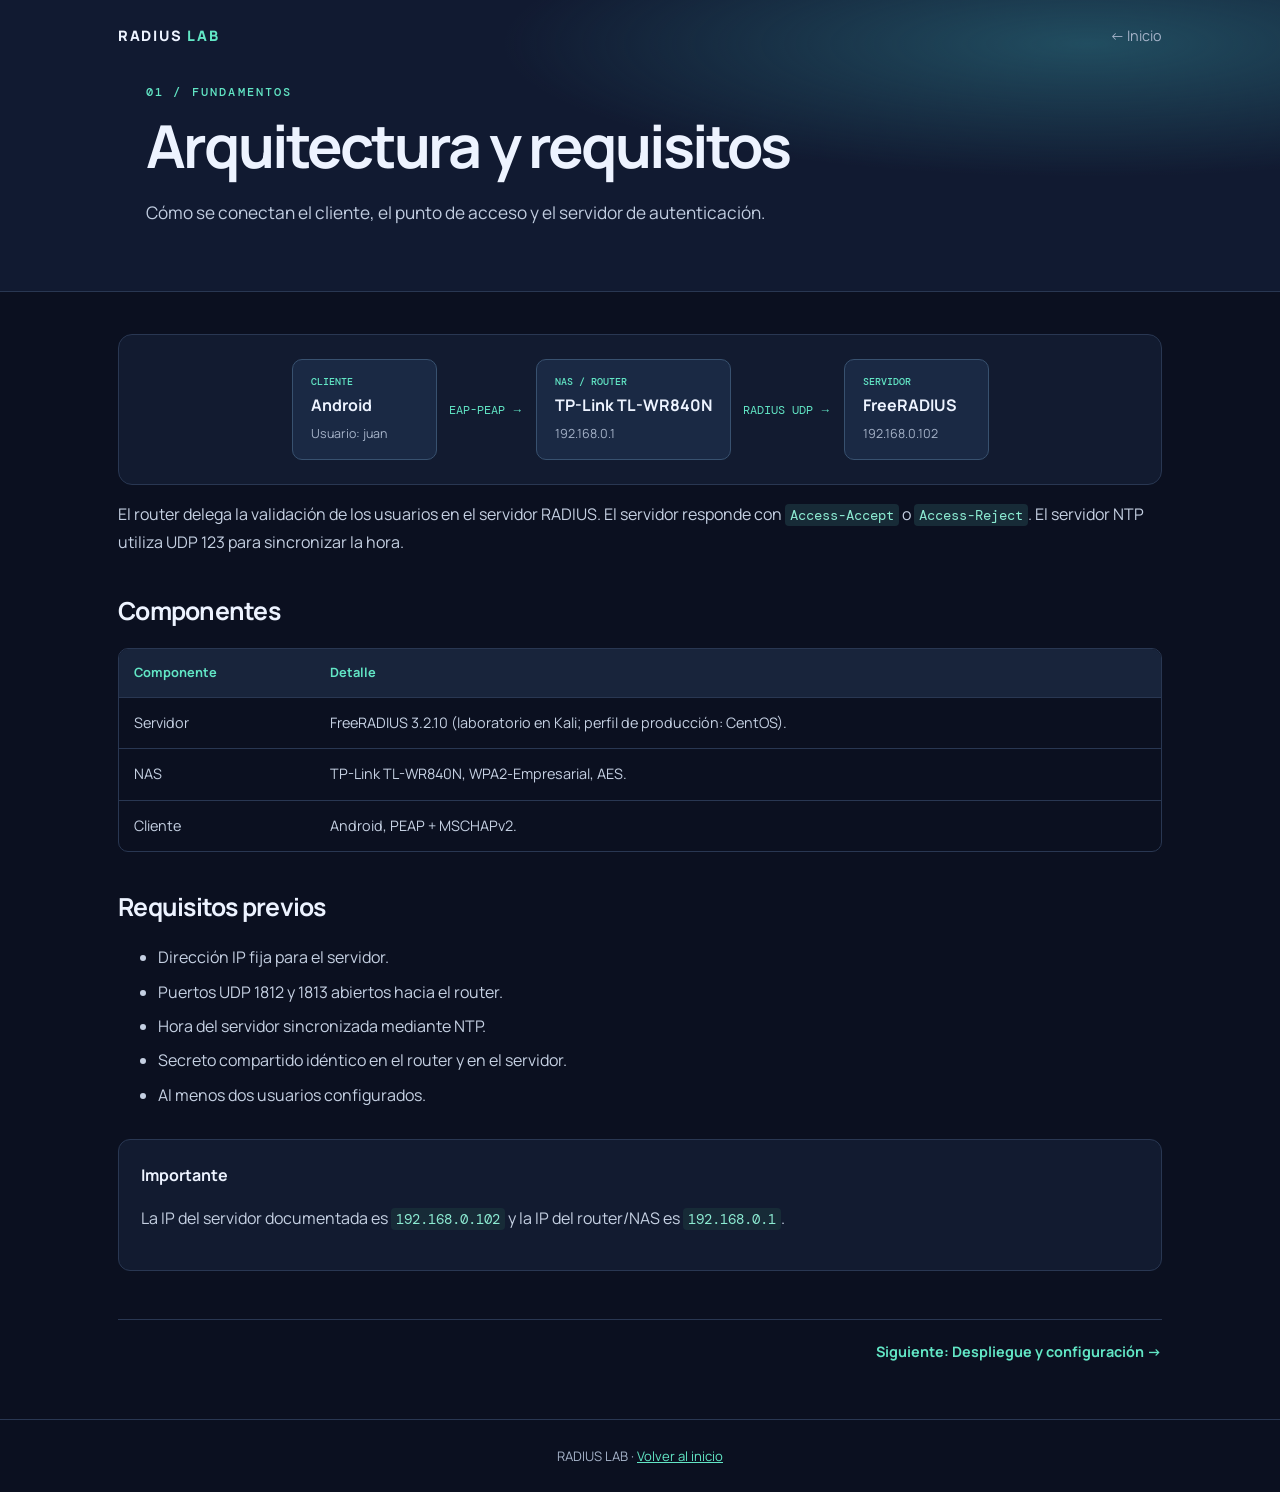
==== 01-arquitectura.html @ 072e18bc "Add files via upload" ====
<!doctype html>
<html lang="es"><head><meta charset="utf-8"><meta name="viewport" content="width=device-width, initial-scale=1"><title>01 · Arquitectura y requisitos | RADIUS</title><link rel="stylesheet" href="css/styles.css"></head>
<body><header class="page-header"><nav class="topnav"><a class="brand" href="index.html">RADIUS<span>LAB</span></a><a href="index.html">← Inicio</a></nav><p class="eyebrow">01 / FUNDAMENTOS</p><h1>Arquitectura y requisitos</h1><p class="lead">Cómo se conectan el cliente, el punto de acceso y el servidor de autenticación.</p></header>
<main class="container article">
<div class="flow"><div class="node"><small>CLIENTE</small><b>Android</b><span>Usuario: juan</span></div><div class="arrow">EAP-PEAP →</div><div class="node"><small>NAS / ROUTER</small><b>TP-Link TL-WR840N</b><span>192.168.0.1</span></div><div class="arrow">RADIUS UDP →</div><div class="node"><small>SERVIDOR</small><b>FreeRADIUS</b><span>192.168.0.102</span></div></div>
<p class="muted">El router delega la validación de los usuarios en el servidor RADIUS. El servidor responde con <code>Access-Accept</code> o <code>Access-Reject</code>. El servidor NTP utiliza UDP 123 para sincronizar la hora.</p>
<h2>Componentes</h2><div class="table-wrap"><table><thead><tr><th>Componente</th><th>Detalle</th></tr></thead><tbody><tr><td>Servidor</td><td>FreeRADIUS 3.2.10 (laboratorio en Kali; perfil de producción: CentOS).</td></tr><tr><td>NAS</td><td>TP-Link TL-WR840N, WPA2-Empresarial, AES.</td></tr><tr><td>Cliente</td><td>Android, PEAP + MSCHAPv2.</td></tr></tbody></table></div>
<h2>Requisitos previos</h2><ul><li>Dirección IP fija para el servidor.</li><li>Puertos UDP 1812 y 1813 abiertos hacia el router.</li><li>Hora del servidor sincronizada mediante NTP.</li><li>Secreto compartido idéntico en el router y en el servidor.</li><li>Al menos dos usuarios configurados.</li></ul>
<div class="callout"><b>Importante</b><p>La IP del servidor documentada es <code>192.168.0.102</code> y la IP del router/NAS es <code>192.168.0.1</code>.</p></div>
<nav class="pager"><span></span><a href="02-despliegue.html">Siguiente: Despliegue y configuración →</a></nav>
</main><footer>RADIUS LAB · <a href="index.html">Volver al inicio</a></footer></body></html>
---- css/styles.css ----
@import url('https://fonts.googleapis.com/css2?family=DM+Mono:wght@400;500&family=Manrope:wght@400;500;600;700;800&display=swap');
:root{--bg:#0b1020;--panel:#121b30;--panel2:#17233b;--text:#edf3ff;--muted:#a6b3c9;--accent:#62e6c5;--line:#293752;--blue:#80aaff}
*{box-sizing:border-box}html{scroll-behavior:smooth}body{margin:0;background:#0b1020;color:var(--text);font-family:Manrope,Arial,sans-serif;line-height:1.7}.hero{min-height:440px;position:relative;overflow:hidden;background:radial-gradient(ellipse at 80% 20%,#214d60 0,transparent 35%),linear-gradient(135deg,#111a31,#0b1020 70%);border-bottom:1px solid var(--line)}.topnav{max-width:1100px;margin:auto;padding:24px 28px;display:flex;justify-content:space-between;align-items:center;color:var(--muted);font-size:.9rem;position:relative;z-index:2}.topnav a{color:var(--muted);text-decoration:none}.brand{font-weight:800;letter-spacing:.12em;color:var(--text)!important}.brand span{color:var(--accent);margin-left:5px}.hero-content{max-width:1100px;margin:54px auto 80px;padding:0 28px;position:relative;z-index:1}.eyebrow{color:var(--accent);font:500 .75rem 'DM Mono',monospace;letter-spacing:.18em}.hero h1,.page-header h1{font-size:clamp(2.4rem,6vw,4.5rem);line-height:1.08;max-width:850px;margin:14px 0 20px;letter-spacing:-.05em}.lead{font-size:1.08rem;color:#c1cde0;max-width:760px}.button{display:inline-flex;gap:24px;align-items:center;margin-top:20px;padding:13px 18px;background:var(--accent);color:#071a1b;text-decoration:none;border-radius:8px;font-weight:800}.hero-orbit{position:absolute;border:1px solid #62e6c533;border-radius:50%;pointer-events:none}.orbit-one{width:420px;height:420px;right:-80px;top:70px}.orbit-two{width:290px;height:290px;right:-15px;top:135px}.container{max-width:1100px;margin:auto;padding:54px 28px}.intro{max-width:700px;margin-bottom:28px}.intro h2,.article h2{font-size:1.55rem;letter-spacing:-.03em;margin:8px 0}.intro p,.muted{color:var(--muted)}.cards{display:grid;grid-template-columns:repeat(2,minmax(0,1fr));gap:16px}.card{display:block;text-decoration:none;color:var(--text);padding:24px;background:linear-gradient(145deg,var(--panel2),var(--panel));border:1px solid var(--line);border-radius:14px;transition:.2s}.card:hover{transform:translateY(-3px);border-color:var(--accent)}.number{font:500 .8rem 'DM Mono';color:var(--accent)}.card h3{margin:12px 0 6px}.card p{color:var(--muted);margin:0 0 20px}.card-link{color:var(--accent);font-weight:700;font-size:.9rem}.note,.callout,.warning{margin-top:30px;padding:22px;border:1px solid var(--line);border-radius:12px;background:var(--panel)}.stats{display:grid;grid-template-columns:repeat(4,1fr);gap:18px;margin-top:16px}.stats div{display:flex;flex-direction:column}.stats b{font-size:.8rem;color:var(--muted)}.stats span{font-size:.95rem}.page-header{background:radial-gradient(ellipse at 85% 15%,#214d60 0,transparent 38%),#111a31;border-bottom:1px solid var(--line);padding-bottom:46px}.page-header>.eyebrow,.page-header>h1,.page-header>.lead{max-width:1044px;margin-left:auto;margin-right:auto;padding-left:28px;padding-right:28px}.page-header h1{font-size:clamp(2.3rem,5vw,3.7rem)}.article{padding-top:42px}.article h2{margin-top:34px}.article p,.article li{color:#c5d0e2}.article li{margin:.45rem 0}.flow{display:flex;align-items:center;justify-content:center;gap:12px;flex-wrap:wrap;padding:24px;background:var(--panel);border:1px solid var(--line);border-radius:14px}.node{display:flex;flex-direction:column;gap:4px;padding:15px 18px;background:#1a2944;border:1px solid #38516f;border-radius:10px;min-width:145px}.node small{color:var(--accent);font:500 .65rem 'DM Mono'}.node span{font-size:.78rem;color:var(--muted)}.arrow{color:var(--accent);font: .75rem 'DM Mono'}.table-wrap{overflow-x:auto;border:1px solid var(--line);border-radius:10px;margin:16px 0}table{width:100%;border-collapse:collapse;min-width:650px}th,td{text-align:left;padding:13px 15px;border-bottom:1px solid var(--line);vertical-align:top}th{background:#18243b;color:var(--accent);font-size:.8rem}td{color:#c5d0e2;font-size:.9rem}tr:last-child td{border-bottom:0}code,pre{font-family:'DM Mono',monospace}code{color:#8cebd2;background:#172b37;padding:2px 5px;border-radius:4px;font-size:.88em}pre{padding:17px;background:#070c17;border:1px solid var(--line);border-radius:9px;overflow:auto;color:var(--accent)}.callout a{color:var(--accent)}.warning{border-color:#806b39;background:#241f18}.warning b{color:#ffd27b}.result{display:flex;align-items:center;gap:15px;background:#102b2a;border:1px solid #28635a;padding:16px;border-radius:10px}.result p{margin:3px 0}.check{font-size:1.6rem;color:var(--accent)}.tests{display:grid;grid-template-columns:repeat(2,minmax(0,1fr));gap:10px}.tests div{display:flex;flex-direction:column;gap:5px;padding:15px;background:var(--panel);border:1px solid var(--line);border-radius:9px}.tests b{color:var(--accent);font:500 .75rem 'DM Mono'}.tests span{font-size:.88rem;color:var(--muted)}.pager{display:flex;justify-content:space-between;gap:18px;margin-top:48px;padding-top:20px;border-top:1px solid var(--line)}.pager a{color:var(--accent);text-decoration:none;font-weight:700;font-size:.9rem}footer{padding:25px;text-align:center;border-top:1px solid var(--line);color:var(--muted);font-size:.82rem}footer a{color:var(--accent)}@media(max-width:680px){.cards,.tests{grid-template-columns:1fr}.stats{grid-template-columns:repeat(2,1fr)}.hero-content{margin-top:35px}.flow{flex-direction:column}.arrow{transform:rotate(90deg)}.pager{flex-direction:column}.topnav{padding:18px 20px}.container{padding:38px 20px}.page-header>.eyebrow,.page-header>h1,.page-header>.lead{padding-left:20px;padding-right:20px}}
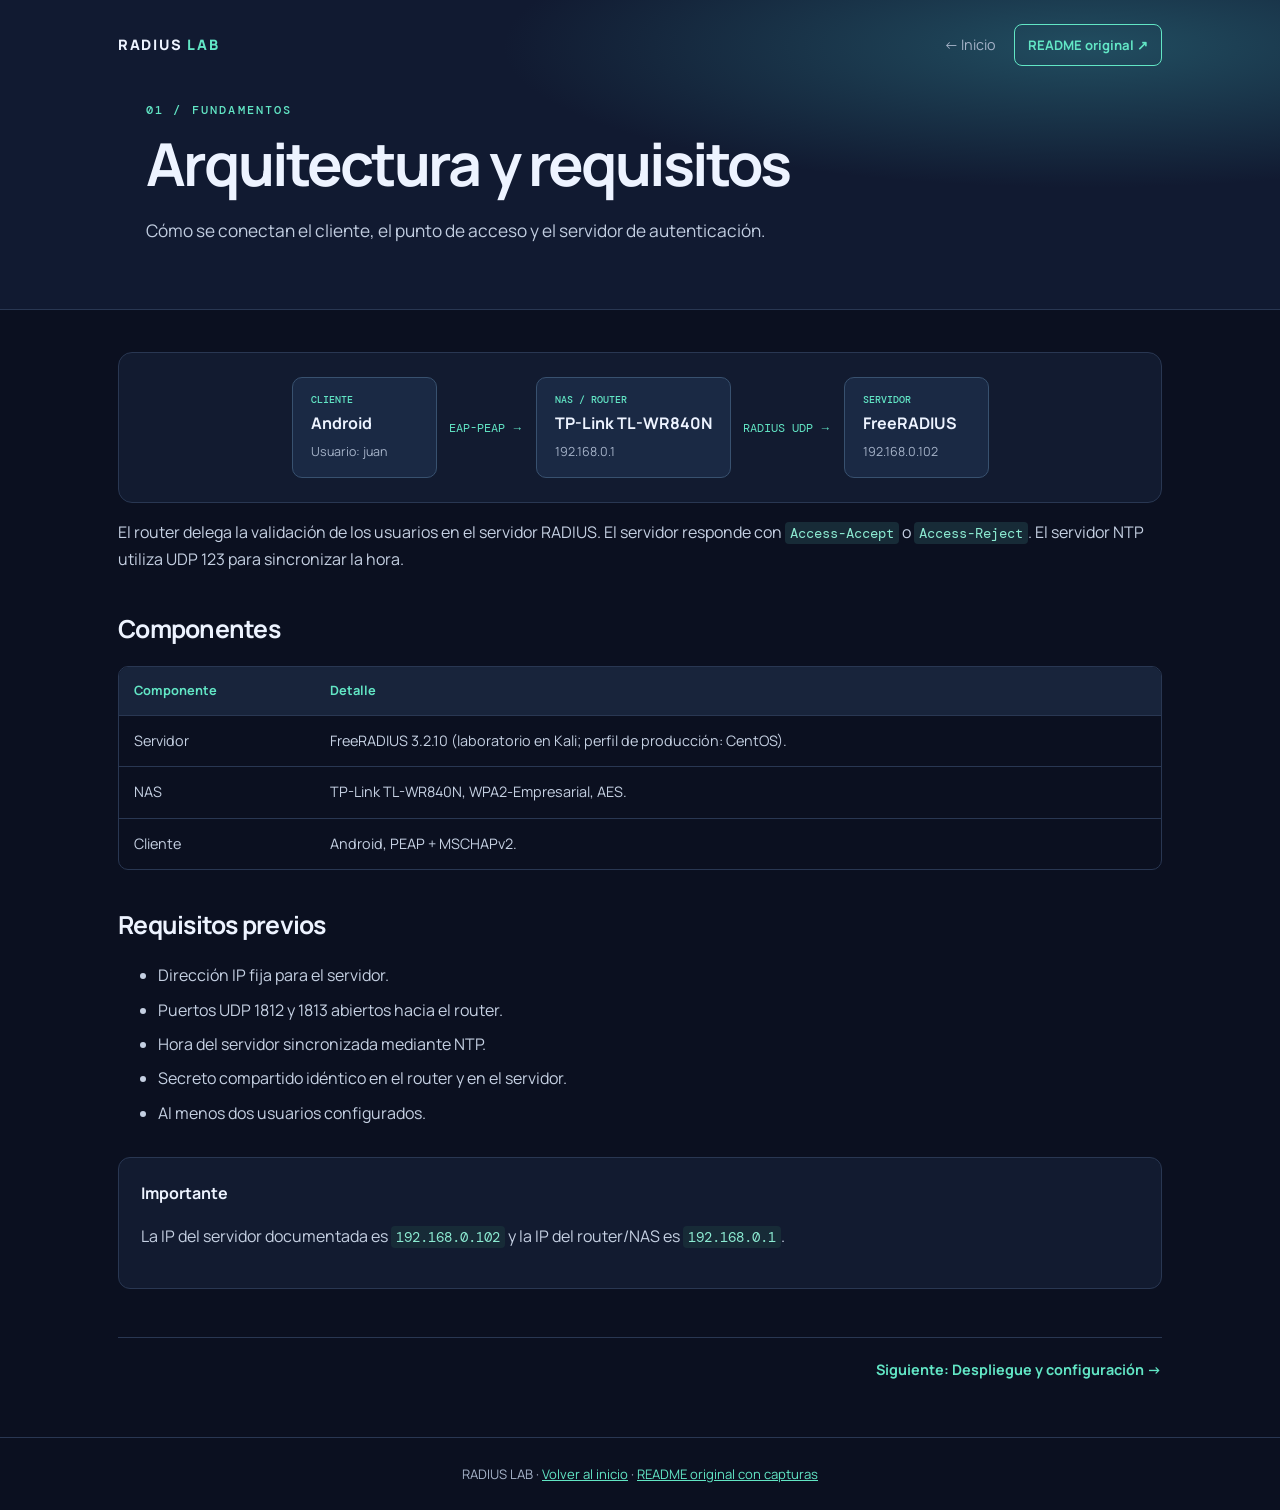
==== commit 5a371fd6: "Add files via upload" ====
--- a/01-arquitectura.html
+++ b/01-arquitectura.html
@@ -1,6 +1,6 @@
 <!doctype html>
 <html lang="es"><head><meta charset="utf-8"><meta name="viewport" content="width=device-width, initial-scale=1"><title>01 · Arquitectura y requisitos | RADIUS</title><link rel="stylesheet" href="css/styles.css"></head>
-<body><header class="page-header"><nav class="topnav"><a class="brand" href="index.html">RADIUS<span>LAB</span></a><a href="index.html">← Inicio</a></nav><p class="eyebrow">01 / FUNDAMENTOS</p><h1>Arquitectura y requisitos</h1><p class="lead">Cómo se conectan el cliente, el punto de acceso y el servidor de autenticación.</p></header>
+<body><header class="page-header"><nav class="topnav"><a class="brand" href="index.html">RADIUS<span>LAB</span></a><div class="nav-actions"><a href="index.html">← Inicio</a><a class="source-button" href="https://github.com/joanvintimilla-droid/Implementaci-n-b-sica-de-servidor-RADIUS/blob/main/README.md" target="_blank" rel="noopener">README original ↗</a></div></nav><p class="eyebrow">01 / FUNDAMENTOS</p><h1>Arquitectura y requisitos</h1><p class="lead">Cómo se conectan el cliente, el punto de acceso y el servidor de autenticación.</p></header>
 <main class="container article">
 <div class="flow"><div class="node"><small>CLIENTE</small><b>Android</b><span>Usuario: juan</span></div><div class="arrow">EAP-PEAP →</div><div class="node"><small>NAS / ROUTER</small><b>TP-Link TL-WR840N</b><span>192.168.0.1</span></div><div class="arrow">RADIUS UDP →</div><div class="node"><small>SERVIDOR</small><b>FreeRADIUS</b><span>192.168.0.102</span></div></div>
 <p class="muted">El router delega la validación de los usuarios en el servidor RADIUS. El servidor responde con <code>Access-Accept</code> o <code>Access-Reject</code>. El servidor NTP utiliza UDP 123 para sincronizar la hora.</p>
@@ -8,4 +8,4 @@
 <h2>Requisitos previos</h2><ul><li>Dirección IP fija para el servidor.</li><li>Puertos UDP 1812 y 1813 abiertos hacia el router.</li><li>Hora del servidor sincronizada mediante NTP.</li><li>Secreto compartido idéntico en el router y en el servidor.</li><li>Al menos dos usuarios configurados.</li></ul>
 <div class="callout"><b>Importante</b><p>La IP del servidor documentada es <code>192.168.0.102</code> y la IP del router/NAS es <code>192.168.0.1</code>.</p></div>
 <nav class="pager"><span></span><a href="02-despliegue.html">Siguiente: Despliegue y configuración →</a></nav>
-</main><footer>RADIUS LAB · <a href="index.html">Volver al inicio</a></footer></body></html>+</main><footer>RADIUS LAB · <a href="index.html">Volver al inicio</a> · <a href="https://github.com/joanvintimilla-droid/Implementaci-n-b-sica-de-servidor-RADIUS/blob/main/README.md" target="_blank" rel="noopener">README original con capturas</a></footer></body></html>
--- a/css/styles.css
+++ b/css/styles.css
@@ -1,3 +1,5 @@
 @import url('https://fonts.googleapis.com/css2?family=DM+Mono:wght@400;500&family=Manrope:wght@400;500;600;700;800&display=swap');
 :root{--bg:#0b1020;--panel:#121b30;--panel2:#17233b;--text:#edf3ff;--muted:#a6b3c9;--accent:#62e6c5;--line:#293752;--blue:#80aaff}
 *{box-sizing:border-box}html{scroll-behavior:smooth}body{margin:0;background:#0b1020;color:var(--text);font-family:Manrope,Arial,sans-serif;line-height:1.7}.hero{min-height:440px;position:relative;overflow:hidden;background:radial-gradient(ellipse at 80% 20%,#214d60 0,transparent 35%),linear-gradient(135deg,#111a31,#0b1020 70%);border-bottom:1px solid var(--line)}.topnav{max-width:1100px;margin:auto;padding:24px 28px;display:flex;justify-content:space-between;align-items:center;color:var(--muted);font-size:.9rem;position:relative;z-index:2}.topnav a{color:var(--muted);text-decoration:none}.brand{font-weight:800;letter-spacing:.12em;color:var(--text)!important}.brand span{color:var(--accent);margin-left:5px}.hero-content{max-width:1100px;margin:54px auto 80px;padding:0 28px;position:relative;z-index:1}.eyebrow{color:var(--accent);font:500 .75rem 'DM Mono',monospace;letter-spacing:.18em}.hero h1,.page-header h1{font-size:clamp(2.4rem,6vw,4.5rem);line-height:1.08;max-width:850px;margin:14px 0 20px;letter-spacing:-.05em}.lead{font-size:1.08rem;color:#c1cde0;max-width:760px}.button{display:inline-flex;gap:24px;align-items:center;margin-top:20px;padding:13px 18px;background:var(--accent);color:#071a1b;text-decoration:none;border-radius:8px;font-weight:800}.hero-orbit{position:absolute;border:1px solid #62e6c533;border-radius:50%;pointer-events:none}.orbit-one{width:420px;height:420px;right:-80px;top:70px}.orbit-two{width:290px;height:290px;right:-15px;top:135px}.container{max-width:1100px;margin:auto;padding:54px 28px}.intro{max-width:700px;margin-bottom:28px}.intro h2,.article h2{font-size:1.55rem;letter-spacing:-.03em;margin:8px 0}.intro p,.muted{color:var(--muted)}.cards{display:grid;grid-template-columns:repeat(2,minmax(0,1fr));gap:16px}.card{display:block;text-decoration:none;color:var(--text);padding:24px;background:linear-gradient(145deg,var(--panel2),var(--panel));border:1px solid var(--line);border-radius:14px;transition:.2s}.card:hover{transform:translateY(-3px);border-color:var(--accent)}.number{font:500 .8rem 'DM Mono';color:var(--accent)}.card h3{margin:12px 0 6px}.card p{color:var(--muted);margin:0 0 20px}.card-link{color:var(--accent);font-weight:700;font-size:.9rem}.note,.callout,.warning{margin-top:30px;padding:22px;border:1px solid var(--line);border-radius:12px;background:var(--panel)}.stats{display:grid;grid-template-columns:repeat(4,1fr);gap:18px;margin-top:16px}.stats div{display:flex;flex-direction:column}.stats b{font-size:.8rem;color:var(--muted)}.stats span{font-size:.95rem}.page-header{background:radial-gradient(ellipse at 85% 15%,#214d60 0,transparent 38%),#111a31;border-bottom:1px solid var(--line);padding-bottom:46px}.page-header>.eyebrow,.page-header>h1,.page-header>.lead{max-width:1044px;margin-left:auto;margin-right:auto;padding-left:28px;padding-right:28px}.page-header h1{font-size:clamp(2.3rem,5vw,3.7rem)}.article{padding-top:42px}.article h2{margin-top:34px}.article p,.article li{color:#c5d0e2}.article li{margin:.45rem 0}.flow{display:flex;align-items:center;justify-content:center;gap:12px;flex-wrap:wrap;padding:24px;background:var(--panel);border:1px solid var(--line);border-radius:14px}.node{display:flex;flex-direction:column;gap:4px;padding:15px 18px;background:#1a2944;border:1px solid #38516f;border-radius:10px;min-width:145px}.node small{color:var(--accent);font:500 .65rem 'DM Mono'}.node span{font-size:.78rem;color:var(--muted)}.arrow{color:var(--accent);font: .75rem 'DM Mono'}.table-wrap{overflow-x:auto;border:1px solid var(--line);border-radius:10px;margin:16px 0}table{width:100%;border-collapse:collapse;min-width:650px}th,td{text-align:left;padding:13px 15px;border-bottom:1px solid var(--line);vertical-align:top}th{background:#18243b;color:var(--accent);font-size:.8rem}td{color:#c5d0e2;font-size:.9rem}tr:last-child td{border-bottom:0}code,pre{font-family:'DM Mono',monospace}code{color:#8cebd2;background:#172b37;padding:2px 5px;border-radius:4px;font-size:.88em}pre{padding:17px;background:#070c17;border:1px solid var(--line);border-radius:9px;overflow:auto;color:var(--accent)}.callout a{color:var(--accent)}.warning{border-color:#806b39;background:#241f18}.warning b{color:#ffd27b}.result{display:flex;align-items:center;gap:15px;background:#102b2a;border:1px solid #28635a;padding:16px;border-radius:10px}.result p{margin:3px 0}.check{font-size:1.6rem;color:var(--accent)}.tests{display:grid;grid-template-columns:repeat(2,minmax(0,1fr));gap:10px}.tests div{display:flex;flex-direction:column;gap:5px;padding:15px;background:var(--panel);border:1px solid var(--line);border-radius:9px}.tests b{color:var(--accent);font:500 .75rem 'DM Mono'}.tests span{font-size:.88rem;color:var(--muted)}.pager{display:flex;justify-content:space-between;gap:18px;margin-top:48px;padding-top:20px;border-top:1px solid var(--line)}.pager a{color:var(--accent);text-decoration:none;font-weight:700;font-size:.9rem}footer{padding:25px;text-align:center;border-top:1px solid var(--line);color:var(--muted);font-size:.82rem}footer a{color:var(--accent)}@media(max-width:680px){.cards,.tests{grid-template-columns:1fr}.stats{grid-template-columns:repeat(2,1fr)}.hero-content{margin-top:35px}.flow{flex-direction:column}.arrow{transform:rotate(90deg)}.pager{flex-direction:column}.topnav{padding:18px 20px}.container{padding:38px 20px}.page-header>.eyebrow,.page-header>h1,.page-header>.lead{padding-left:20px;padding-right:20px}}
+
+.nav-actions{display:flex;align-items:center;gap:18px}.source-button{display:inline-block;padding:9px 13px;border:1px solid var(--accent);border-radius:8px;color:var(--accent)!important;font-weight:700;font-size:.82rem}.source-button:hover{background:#62e6c51a}@media(max-width:680px){.nav-actions{gap:9px;flex-wrap:wrap;justify-content:flex-end}.source-button{font-size:.72rem;padding:7px 9px}}
